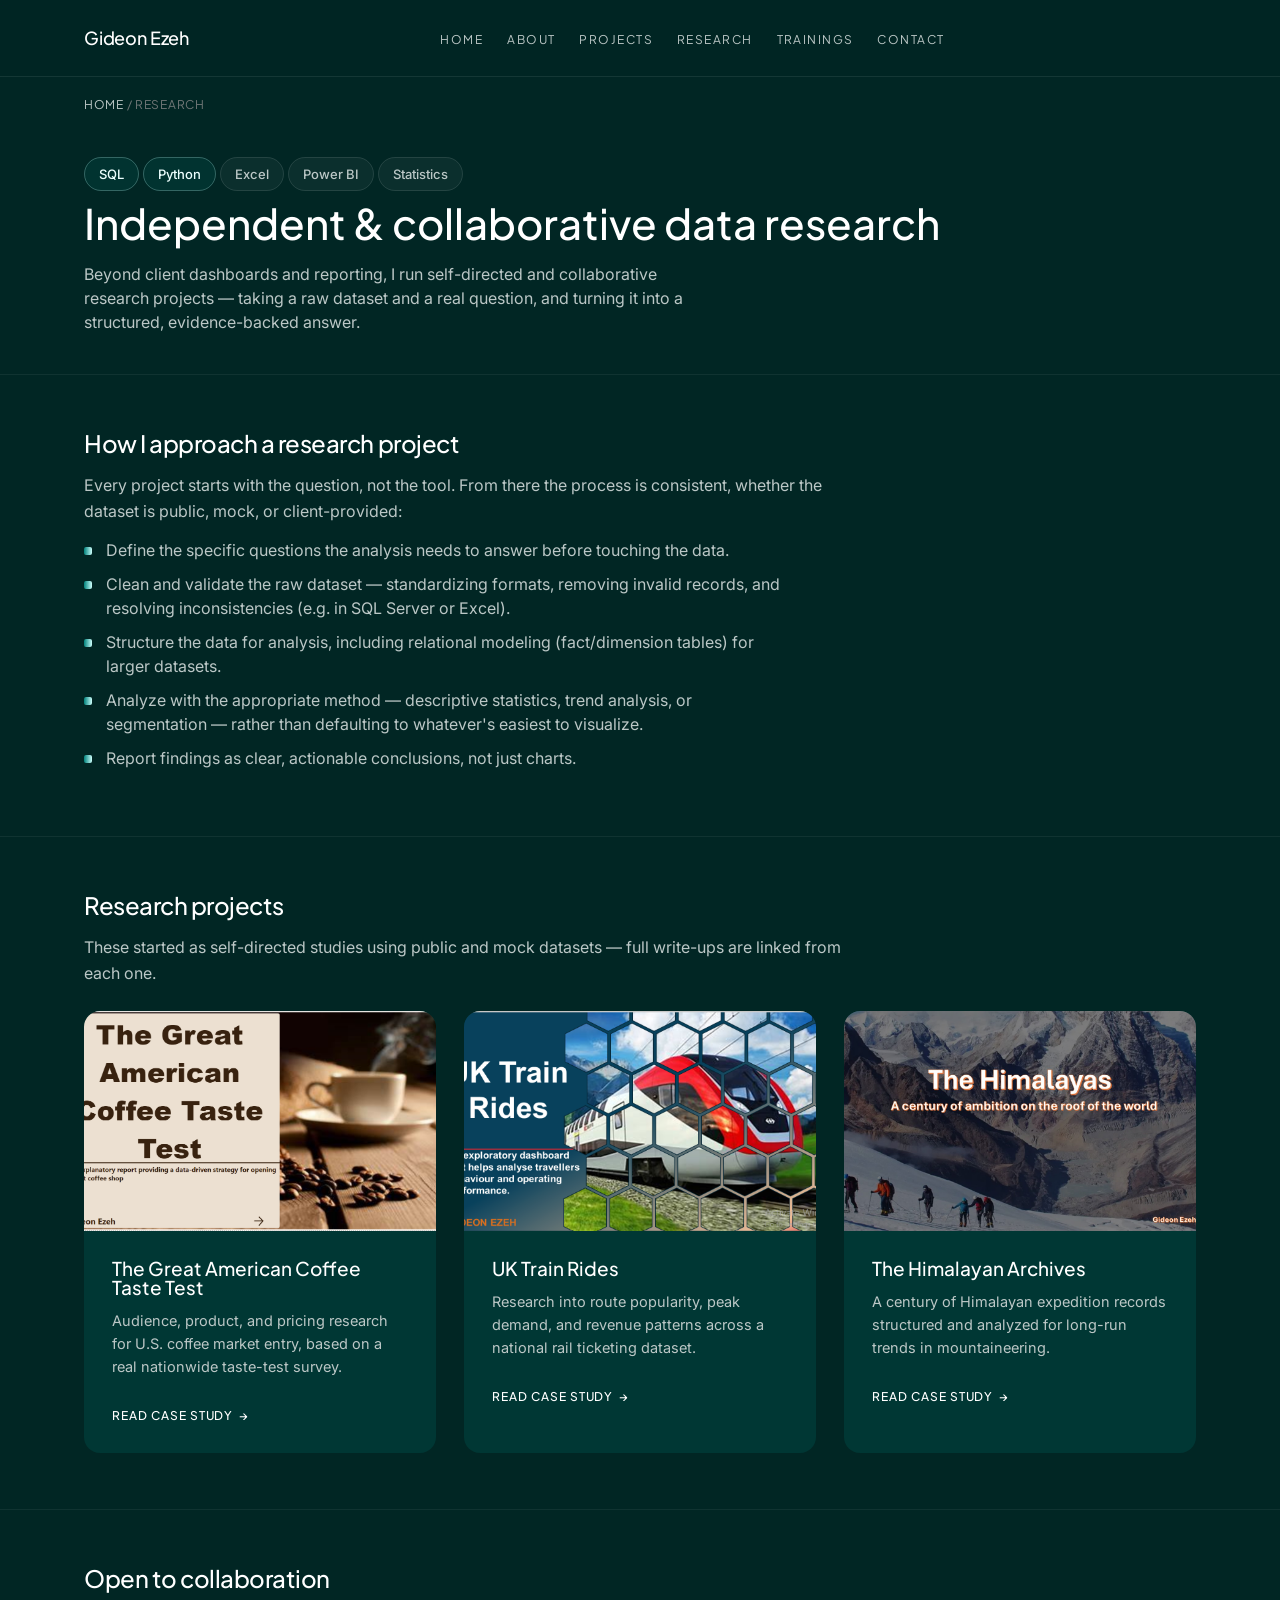
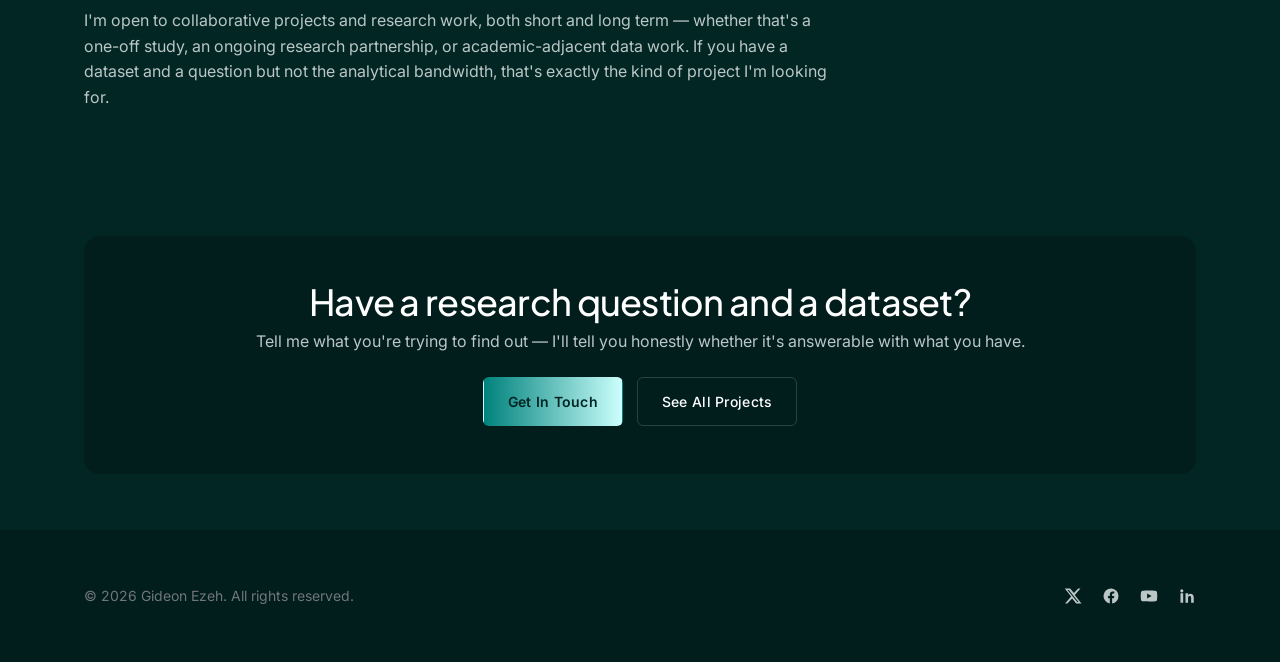
==== research.html @ 60e766f3 "Add Research and Trainings pages, project category filter New nav destinations for research work and" ====
<!DOCTYPE html>
<html lang="en">
<head>
<meta charset="UTF-8">
<meta name="viewport" content="width=device-width, initial-scale=1.0">
<title>Research — Gideon Ezeh</title>
<meta name="description" content="Independent and collaborative data research by Gideon Ezeh — turning public and client datasets into structured, evidence-backed findings using SQL, Python, Excel, and Power BI.">
<link rel="preconnect" href="https://fonts.googleapis.com">
<link rel="preconnect" href="https://fonts.gstatic.com" crossorigin>
<link href="https://fonts.googleapis.com/css2?family=Plus+Jakarta+Sans:wght@400;500&family=Inter:wght@400;500;600&display=swap" rel="stylesheet">
<link rel="stylesheet" href="assets/css/style.css">
</head>
<body>

<nav class="nav">
  <div class="container">
    <a href="index.html" class="logo">Gideon Ezeh</a>
    <ul class="nav-links">
      <li><a href="index.html#home">Home</a></li>
      <li><a href="index.html#about">About</a></li>
      <li><a href="index.html#projects">Projects</a></li>
      <li><a href="research.html">Research</a></li>
      <li><a href="trainings.html">Trainings</a></li>
      <li><a href="index.html#contact">Contact</a></li>
    </ul>
    <div class="nav-right">
      <a href="index.html#contact" class="btn btn-primary nav-cta">Contact Me</a>
      <button class="nav-toggle" aria-label="Toggle menu">
        <span></span><span></span><span></span>
      </button>
    </div>
  </div>
</nav>

<main>
  <div class="container">
    <p class="breadcrumb"><a href="index.html">Home</a> / Research</p>
  </div>

  <header class="case-header">
    <div class="container">
      <span class="tag accent-tag">SQL</span><span class="tag accent-tag">Python</span><span class="tag">Excel</span><span class="tag">Power BI</span><span class="tag">Statistics</span>
      <h1>Independent &amp; collaborative data research</h1>
      <p>Beyond client dashboards and reporting, I run self-directed and collaborative research projects — taking a raw dataset and a real question, and turning it into a structured, evidence-backed answer.</p>
    </div>
  </header>

  <section class="case-section">
    <div class="container">
      <h2>How I approach a research project</h2>
      <p>Every project starts with the question, not the tool. From there the process is consistent, whether the dataset is public, mock, or client-provided:</p>
      <ul>
        <li>Define the specific questions the analysis needs to answer before touching the data.</li>
        <li>Clean and validate the raw dataset — standardizing formats, removing invalid records, and resolving inconsistencies (e.g. in SQL Server or Excel).</li>
        <li>Structure the data for analysis, including relational modeling (fact/dimension tables) for larger datasets.</li>
        <li>Analyze with the appropriate method — descriptive statistics, trend analysis, or segmentation — rather than defaulting to whatever's easiest to visualize.</li>
        <li>Report findings as clear, actionable conclusions, not just charts.</li>
      </ul>
    </div>
  </section>

  <section class="case-section">
    <div class="container">
      <h2>Research projects</h2>
      <p>These started as self-directed studies using public and mock datasets — full write-ups are linked from each one.</p>

      <div class="project-grid" style="margin-top:24px;">
        <a href="projects/coffee-taste-test.html" class="project-card">
          <div class="project-thumb"><img src="assets/img/coffee-taste-test.png" alt="Great American Coffee Taste Test dashboard"></div>
          <div class="project-body">
            <h3>The Great American Coffee Taste Test</h3>
            <p>Audience, product, and pricing research for U.S. coffee market entry, based on a real nationwide taste-test survey.</p>
            <span class="project-link">Read case study <span class="arrow">→</span></span>
          </div>
        </a>
        <a href="projects/uk-train-rides.html" class="project-card">
          <div class="project-thumb"><img src="assets/img/uk-train-rides.png" alt="UK train rides Power BI dashboard"></div>
          <div class="project-body">
            <h3>UK Train Rides</h3>
            <p>Research into route popularity, peak demand, and revenue patterns across a national rail ticketing dataset.</p>
            <span class="project-link">Read case study <span class="arrow">→</span></span>
          </div>
        </a>
        <a href="projects/himalayan-archives.html" class="project-card">
          <div class="project-thumb"><img src="assets/img/himalayan-archives.jpg" alt="Himalayan Archives expedition data visualization"></div>
          <div class="project-body">
            <h3>The Himalayan Archives</h3>
            <p>A century of Himalayan expedition records structured and analyzed for long-run trends in mountaineering.</p>
            <span class="project-link">Read case study <span class="arrow">→</span></span>
          </div>
        </a>
      </div>
    </div>
  </section>

  <section class="case-section">
    <div class="container">
      <h2>Open to collaboration</h2>
      <p>I'm open to collaborative projects and research work, both short and long term — whether that's a one-off study, an ongoing research partnership, or academic-adjacent data work. If you have a dataset and a question but not the analytical bandwidth, that's exactly the kind of project I'm looking for.</p>
    </div>
  </section>

  <div class="container">
    <div class="case-cta">
      <h2>Have a research question and a dataset?</h2>
      <p>Tell me what you're trying to find out — I'll tell you honestly whether it's answerable with what you have.</p>
      <div class="case-cta-actions">
        <a href="index.html#contact" class="btn btn-primary">Get In Touch</a>
        <a href="index.html#projects" class="btn btn-outline">See All Projects</a>
      </div>
    </div>
  </div>
</main>

<footer class="site-footer">
  <div class="container footer-inner">
    <p>&copy; 2026 Gideon Ezeh. All rights reserved.</p>
    <div class="footer-links">
      <a href="https://x.com/gideon_mighty" target="_blank" rel="noopener" aria-label="Twitter / X">
        <svg viewBox="0 0 24 24" fill="currentColor"><path d="M18.9 2H22l-7.6 8.7L23.3 22h-7l-5.5-6.6L4.5 22H1.4l8.1-9.3L1 2h7.2l5 6.1L18.9 2Zm-1.2 18h1.7L6.4 4h-1.8l13.1 16Z"/></svg>
      </a>
      <a href="https://web.facebook.com/KOLOURED" target="_blank" rel="noopener" aria-label="Facebook">
        <svg viewBox="0 0 24 24" fill="currentColor"><path d="M22 12a10 10 0 1 0-11.6 9.9v-7H7.9V12h2.5V9.8c0-2.5 1.5-3.9 3.8-3.9 1.1 0 2.2.2 2.2.2v2.5h-1.3c-1.2 0-1.6.8-1.6 1.6V12h2.8l-.4 2.9h-2.4v7A10 10 0 0 0 22 12Z"/></svg>
      </a>
      <a href="https://www.youtube.com/@GideonEzeh" target="_blank" rel="noopener" aria-label="YouTube">
        <svg viewBox="0 0 24 24" fill="currentColor"><path d="M23 12s0-3.5-.4-5.2c-.3-.9-1-1.6-1.9-1.9C18.9 4.5 12 4.5 12 4.5s-6.9 0-8.7.4c-.9.3-1.6 1-1.9 1.9C1 8.5 1 12 1 12s0 3.5.4 5.2c.3.9 1 1.6 1.9 1.9 1.8.4 8.7.4 8.7.4s6.9 0 8.7-.4c.9-.3 1.6-1 1.9-1.9.4-1.7.4-5.2.4-5.2Zm-13.5 3.3V8.7l6 3.3-6 3.3Z"/></svg>
      </a>
      <a href="https://www.linkedin.com/in/gideon-ezeh" target="_blank" rel="noopener" aria-label="LinkedIn">
        <svg viewBox="0 0 24 24" fill="currentColor"><path d="M6.9 8.4H3.3V21H6.9V8.4ZM5.1 3a2.1 2.1 0 1 0 0 4.2A2.1 2.1 0 0 0 5.1 3ZM21 21v-7c0-3.4-1.8-5-4.3-5-2 0-2.9 1.1-3.3 1.9V8.4H10v12.6h3.4v-6.6c0-1.7 1-2.5 2.2-2.5 1.1 0 1.9.7 1.9 2.5V21H21Z"/></svg>
      </a>
    </div>
  </div>
</footer>

<script src="assets/js/main.js"></script>
</body>
</html>
---- assets/css/style.css ----
/* ============================================
   Design tokens — Auros-derived (dark teal / bioluminescent)
   ============================================ */
:root {
  --color-abyss: #012624;
  --color-deep: #011d1c;
  --color-kelp: #003734;
  --color-mist: #edfffe;
  --color-platinum: #ffffff;
  --color-silver: #bbc7c6;
  --color-ash: #f2f2f2;
  --color-slate: #707777;
  --color-lavender: #fde9ff;
  --gradient-bio: linear-gradient(90deg, #00827c 0%, #cbfffc 100%);
  --gradient-aurora: linear-gradient(90deg, #cbfffc 0%, #edfffe 26%, #fffdfa 48%, #fad1ff 89%);
  --danger: #ff9d9d;

  --radius-card: 16px;
  --radius-sm: 6px;
  --max-width: 1160px;

  --font-display: "Plus Jakarta Sans", Inter, "DM Sans", ui-sans-serif, system-ui, -apple-system, "Segoe UI", sans-serif;
  --font-ui: Inter, ui-sans-serif, system-ui, -apple-system, "Segoe UI", sans-serif;
}

/* ============================================
   Reset & base
   ============================================ */
* { box-sizing: border-box; margin: 0; padding: 0; }

html { scroll-behavior: smooth; }

body {
  background: var(--color-abyss);
  color: var(--color-silver);
  font-family: var(--font-ui);
  font-weight: 400;
  line-height: 1.4;
  -webkit-font-smoothing: antialiased;
}

img, svg { max-width: 100%; display: block; }
a { color: inherit; text-decoration: none; }
ul { list-style: none; }
button { font: inherit; cursor: pointer; }

.container {
  max-width: var(--max-width);
  margin: 0 auto;
  padding: 0 24px;
}

section { padding: 96px 0; }

.section-head {
  max-width: 620px;
  margin: 0 auto 56px;
  text-align: center;
}

.eyebrow {
  display: inline-block;
  font-family: var(--font-display);
  font-size: 12px;
  font-weight: 500;
  letter-spacing: 0.12em;
  text-transform: uppercase;
  color: var(--color-silver);
  margin-bottom: 16px;
}

h1, h2, h3, h4 {
  font-family: var(--font-display);
  font-weight: 500;
  line-height: 1;
  color: var(--color-platinum);
}
h2 { font-size: clamp(28px, 4vw, 36px); margin-bottom: 14px; letter-spacing: -0.02em; }
h3 { font-size: 20px; }
.section-head p { color: var(--color-silver); font-size: 17px; line-height: 1.4; }

.reveal { opacity: 0; transform: translateY(18px); transition: opacity 0.6s ease, transform 0.6s ease; }
.reveal.is-visible { opacity: 1; transform: translateY(0); }

/* ============================================
   Buttons
   ============================================ */
.btn {
  display: inline-flex;
  align-items: center;
  gap: 8px;
  padding: 14px 24px;
  border-radius: var(--radius-sm);
  font-family: var(--font-ui);
  font-weight: 500;
  font-size: 14px;
  letter-spacing: 0.02em;
  border: 1px solid transparent;
  transition: transform 0.15s ease, opacity 0.15s ease, border-color 0.15s ease;
  white-space: nowrap;
}
.btn:hover { transform: translateY(-2px); }

.btn-primary {
  background: var(--gradient-bio);
  color: #012624;
  font-weight: 600;
}
.btn-primary:hover { opacity: 0.9; }

.btn-outline { border-color: rgba(255,255,255,0.16); color: var(--color-platinum); background: transparent; }
.btn-outline:hover { border-color: var(--color-mist); }

.btn-block { width: 100%; justify-content: center; }

/* ============================================
   Nav
   ============================================ */
.nav {
  position: sticky;
  top: 0;
  z-index: 100;
  background: rgba(1, 38, 36, 0.82);
  backdrop-filter: blur(10px);
  border-bottom: 1px solid rgba(255,255,255,0.08);
}

.nav .container {
  display: flex;
  align-items: center;
  justify-content: space-between;
  height: 76px;
}

.logo {
  font-family: var(--font-display);
  font-weight: 500;
  font-size: 18px;
  color: var(--color-platinum);
  letter-spacing: -0.01em;
}

.nav-links {
  display: flex;
  gap: 24px;
  align-items: center;
}

.nav-links a {
  font-family: var(--font-display);
  font-size: 12px;
  font-weight: 400;
  letter-spacing: 0.12em;
  text-transform: uppercase;
  color: var(--color-silver);
  transition: color 0.15s ease;
}
.nav-links a:hover, .nav-links a.active { color: var(--color-platinum); }

.nav-social {
  display: flex;
  gap: 16px;
  align-items: center;
}
.nav-social a {
  color: var(--color-silver);
  transition: color 0.15s ease;
  display: inline-flex;
}
.nav-social a:hover { color: var(--color-mist); }
.nav-social svg { width: 16px; height: 16px; }

.nav-right { display: flex; align-items: center; gap: 28px; }
.nav-cta { display: none; }

.nav-toggle {
  display: none;
  flex-direction: column;
  gap: 5px;
  background: none;
  border: none;
  padding: 6px;
}
.nav-toggle span {
  width: 22px;
  height: 2px;
  background: var(--color-platinum);
  border-radius: 2px;
  transition: transform 0.2s ease, opacity 0.2s ease;
}
.nav-toggle.open span:nth-child(1) { transform: translateY(7px) rotate(45deg); }
.nav-toggle.open span:nth-child(2) { opacity: 0; }
.nav-toggle.open span:nth-child(3) { transform: translateY(-7px) rotate(-45deg); }

/* ============================================
   Hero
   ============================================ */
.hero {
  position: relative;
  padding: 120px 0 96px;
  overflow: hidden;
}

.hero-bg {
  position: absolute;
  inset: 0;
  z-index: 0;
  opacity: 0.7;
  pointer-events: none;
}

.hero .container {
  position: relative;
  z-index: 1;
  display: grid;
  grid-template-columns: 1.15fr 0.85fr;
  gap: 48px;
  align-items: center;
}

.hero-kicker {
  display: inline-flex;
  align-items: center;
  gap: 8px;
  font-family: var(--font-display);
  font-size: 12px;
  font-weight: 500;
  letter-spacing: 0.12em;
  text-transform: uppercase;
  color: var(--color-mist);
  background: rgba(0, 130, 124, 0.12);
  border: 1px solid rgba(203, 255, 252, 0.2);
  padding: 8px 16px;
  border-radius: 999px;
  margin-bottom: 24px;
}
.hero-kicker .dot {
  width: 7px; height: 7px; border-radius: 50%;
  background: #cbfffc;
  box-shadow: 0 0 0 4px rgba(203, 255, 252, 0.15);
}

.hero h1 {
  font-size: clamp(36px, 5.2vw, 58px);
  letter-spacing: -0.03em;
  margin-bottom: 22px;
}
.hero h1 .accent {
  background: var(--gradient-aurora);
  -webkit-background-clip: text;
  background-clip: text;
  color: transparent;
}

.hero-lead {
  font-size: 17px;
  color: var(--color-silver);
  max-width: 540px;
  margin-bottom: 32px;
  line-height: 1.5;
}

.hero-actions { display: flex; gap: 14px; flex-wrap: wrap; margin-bottom: 44px; }

.hero-stats { display: flex; gap: 36px; flex-wrap: wrap; }
.hero-stats .stat-num {
  font-family: var(--font-display);
  font-size: 28px;
  font-weight: 500;
  color: var(--color-lavender);
  letter-spacing: -0.02em;
}
.hero-stats .stat-label {
  font-family: var(--font-display);
  font-size: 11px;
  letter-spacing: 0.08em;
  text-transform: uppercase;
  color: var(--color-silver);
  margin-top: 2px;
}

.hero-visual {
  position: relative;
  background: var(--color-kelp);
  border-radius: var(--radius-card);
  padding: 16px;
  aspect-ratio: 1 / 1.1;
  overflow: hidden;
}
.hero-visual img {
  width: 100%;
  height: 100%;
  object-fit: cover;
  border-radius: 12px;
}
.hero-visual-glow {
  position: absolute;
  inset: -20%;
  background: radial-gradient(circle at 70% 20%, rgba(203,255,252,0.35), transparent 60%);
  pointer-events: none;
}

/* ============================================
   About / Skills
   ============================================ */
.about-grid {
  display: grid;
  grid-template-columns: 0.95fr 1.05fr;
  gap: 56px;
  align-items: start;
}

.about-grid p { color: var(--color-silver); margin-bottom: 18px; line-height: 1.6; }

.resume-card {
  background: var(--color-kelp);
  border-radius: var(--radius-card);
  padding: 22px 24px;
  margin-top: 24px;
  display: flex;
  align-items: center;
  justify-content: space-between;
  gap: 16px;
  flex-wrap: wrap;
}
.resume-card div strong { display: block; font-family: var(--font-display); font-size: 15px; color: var(--color-platinum); font-weight: 500; }
.resume-card div span { font-size: 13px; color: var(--color-silver); }

.skill-tags { display: flex; flex-wrap: wrap; gap: 10px; margin-top: 8px; }
.tag {
  font-family: var(--font-ui);
  font-size: 13px;
  font-weight: 500;
  padding: 8px 14px;
  border-radius: 999px;
  background: rgba(255,255,255,0.04);
  border: 1px solid rgba(255,255,255,0.1);
  color: var(--color-silver);
}
.tag.accent-tag { color: var(--color-mist); border-color: rgba(203,255,252,0.25); background: rgba(0,130,124,0.14); }

.feature-grid { display: grid; grid-template-columns: 1fr 1fr; gap: 20px; margin-top: 32px; }
.feature-card {
  background: var(--color-kelp);
  border-radius: var(--radius-card);
  padding: 32px;
}
.feature-card .icon {
  width: 40px; height: 40px;
  border-radius: var(--radius-sm);
  background: rgba(3, 81, 75, 0.6);
  display: flex; align-items: center; justify-content: center;
  color: var(--color-mist);
  margin-bottom: 20px;
}
.feature-card h3 { font-size: 18px; margin-bottom: 10px; }
.feature-card p { color: var(--color-silver); font-size: 14.5px; line-height: 1.55; }

/* ============================================
   Projects
   ============================================ */
.filter-bar {
  display: flex;
  flex-wrap: wrap;
  gap: 10px;
  margin-bottom: 40px;
}
.filter-btn {
  font-family: var(--font-display);
  font-size: 12px;
  font-weight: 500;
  letter-spacing: 0.06em;
  text-transform: uppercase;
  color: var(--color-silver);
  background: rgba(255,255,255,0.04);
  border: 1px solid rgba(255,255,255,0.1);
  padding: 9px 16px;
  border-radius: 999px;
  transition: color 0.15s ease, border-color 0.15s ease, background 0.15s ease;
}
.filter-btn:hover { color: var(--color-platinum); border-color: rgba(255,255,255,0.25); }
.filter-btn.active {
  color: #012624;
  background: var(--gradient-bio);
  border-color: transparent;
  font-weight: 600;
}

.project-empty {
  display: none;
  text-align: center;
  padding: 48px 24px;
  color: var(--color-silver);
  background: var(--color-kelp);
  border-radius: var(--radius-card);
}
.project-empty.show { display: block; }

.project-card.is-hidden { display: none; }

.project-grid {
  display: grid;
  grid-template-columns: repeat(3, 1fr);
  gap: 28px;
}

.project-card {
  background: var(--color-kelp);
  border-radius: var(--radius-card);
  overflow: hidden;
  transition: transform 0.2s ease;
  display: flex;
  flex-direction: column;
}
.project-card:hover { transform: translateY(-4px); }

.project-thumb { aspect-ratio: 16/10; overflow: hidden; background: var(--color-deep); }
.project-thumb img { width: 100%; height: 100%; object-fit: cover; }

.project-body { padding: 28px; display: flex; flex-direction: column; gap: 12px; flex: 1; }
.project-body h3 { font-size: 19px; }
.project-body p { color: var(--color-silver); font-size: 14.5px; line-height: 1.5; }

.project-tags { display: flex; flex-wrap: wrap; gap: 8px; margin-top: auto; padding-top: 8px; }
.project-tags .tag { font-size: 12px; padding: 5px 11px; }

.project-link {
  font-family: var(--font-display);
  font-size: 12px;
  font-weight: 500;
  letter-spacing: 0.08em;
  text-transform: uppercase;
  color: var(--color-platinum);
  display: inline-flex;
  align-items: center;
  gap: 6px;
  margin-top: 4px;
}
.project-link .arrow { transition: transform 0.15s ease; }
.project-card:hover .project-link .arrow { transform: translateX(4px); }

/* ============================================
   Contact
   ============================================ */
.contact-wrap {
  display: grid;
  grid-template-columns: 1fr 1.3fr;
  gap: 48px;
}

.contact-info h2 { margin-bottom: 16px; }
.contact-info > p { color: var(--color-silver); margin-bottom: 28px; line-height: 1.6; }

.contact-info .open-to { margin-bottom: 28px; }
.contact-info .open-to li {
  color: var(--color-silver);
  padding-left: 22px;
  position: relative;
  margin-bottom: 10px;
  font-size: 14.5px;
}
.contact-info .open-to li::before {
  content: "";
  position: absolute;
  left: 0; top: 8px;
  width: 8px; height: 8px;
  border-radius: 2px;
  background: var(--gradient-bio);
}

.contact-detail { display: flex; align-items: center; gap: 12px; margin-bottom: 16px; }
.contact-detail .icon {
  width: 38px; height: 38px; border-radius: 50%;
  background: rgba(0,130,124,0.16); color: var(--color-mist);
  display: flex; align-items: center; justify-content: center; flex-shrink: 0;
}
.contact-detail strong { display: block; font-family: var(--font-display); font-size: 14px; font-weight: 500; color: var(--color-platinum); }
.contact-detail span, .contact-detail a { font-size: 13px; color: var(--color-silver); }

.contact-form {
  background: var(--color-kelp);
  border-radius: var(--radius-card);
  padding: 36px;
}

.form-row { display: grid; grid-template-columns: 1fr 1fr; gap: 16px; }

.field { margin-bottom: 18px; }
.field label {
  display: block;
  font-family: var(--font-display);
  font-size: 12px;
  font-weight: 500;
  letter-spacing: 0.06em;
  text-transform: uppercase;
  margin-bottom: 10px;
  color: var(--color-silver);
}

.field input, .field select, .field textarea {
  width: 100%;
  background: rgba(1, 29, 28, 0.6);
  border: 1px solid rgba(255,255,255,0.12);
  border-radius: var(--radius-sm);
  padding: 13px 14px;
  color: var(--color-platinum);
  font-family: var(--font-ui);
  font-size: 14.5px;
  transition: border-color 0.15s ease;
}
.field input:focus, .field select:focus, .field textarea:focus {
  outline: none;
  border-color: var(--color-mist);
}
.field textarea { resize: vertical; min-height: 110px; }
.field select option { background: var(--color-deep); color: var(--color-platinum); }

.form-note { font-size: 13px; color: var(--color-slate); margin-top: 14px; text-align: center; }
.form-status { font-size: 14px; margin-top: 14px; text-align: center; display: none; }
.form-status.show { display: block; }
.form-status.success { color: var(--color-mist); }
.form-status.error { color: var(--danger); }

.hp-field { position: absolute; left: -9999px; top: -9999px; }

/* ============================================
   Footer
   ============================================ */
.site-footer {
  background: var(--color-deep);
  padding: 56px 0;
}
.footer-inner {
  display: flex;
  justify-content: space-between;
  align-items: center;
  flex-wrap: wrap;
  gap: 16px;
}
.footer-inner p { color: var(--color-slate); font-size: 14px; }
.footer-links { display: flex; gap: 20px; }
.footer-links a { color: var(--color-silver); display: inline-flex; }
.footer-links a:hover { color: var(--color-mist); }
.footer-links svg { width: 18px; height: 18px; }

/* ============================================
   Case study page
   ============================================ */
.breadcrumb {
  padding: 20px 0 0;
  font-family: var(--font-display);
  font-size: 12px;
  letter-spacing: 0.06em;
  text-transform: uppercase;
  color: var(--color-slate);
}
.breadcrumb a { color: var(--color-silver); }
.breadcrumb a:hover { color: var(--color-mist); }

.case-header { padding: 48px 0 40px; }
.case-header .tag { margin-right: 4px; }
.case-header h1 { font-size: clamp(28px, 4.5vw, 42px); margin: 18px 0; }
.case-header > .container > p { color: var(--color-silver); max-width:640px; line-height: 1.5; }
.case-meta { display: flex; gap: 28px; flex-wrap: wrap; margin-top: 28px; }
.case-meta div span {
  display: block;
  font-family: var(--font-display);
  font-size: 11px;
  color: var(--color-slate);
  text-transform: uppercase;
  letter-spacing: 0.08em;
  margin-bottom: 6px;
}
.case-meta div strong { font-family: var(--font-display); font-size: 15px; font-weight: 500; color: var(--color-platinum); }

.case-image { border-radius: var(--radius-card); overflow: hidden; margin: 8px 0 0; }
.case-image img { width: 100%; display: block; }

.case-section { padding: 56px 0; border-top: 1px solid rgba(255,255,255,0.06); }
.case-section h2 { font-size: 24px; margin-bottom: 18px; }
.case-section p { color: var(--color-silver); max-width: 760px; margin-bottom: 14px; line-height: 1.6; }
.case-section ul { margin-top: 12px; }
.case-section ul li {
  color: var(--color-silver);
  padding-left: 22px;
  position: relative;
  margin-bottom: 10px;
  max-width: 700px;
  line-height: 1.5;
}
.case-section ul li::before {
  content: "";
  position: absolute;
  left: 0; top: 9px;
  width: 8px; height: 8px;
  border-radius: 2px;
  background: var(--gradient-bio);
}

.results-grid {
  display: grid;
  grid-template-columns: repeat(3, 1fr);
  gap: 20px;
  margin-top: 8px;
}
.result-stat {
  background: var(--color-kelp);
  border-radius: var(--radius-card);
  padding: 28px 24px;
  text-align: center;
}
.result-stat .num {
  font-family: var(--font-display);
  font-size: 34px;
  font-weight: 500;
  color: var(--color-lavender);
  letter-spacing: -0.02em;
}
.result-stat .label { font-size: 13.5px; color: var(--color-silver); margin-top: 8px; }

.case-cta {
  background: var(--color-deep);
  border-radius: var(--radius-card);
  padding: 48px 40px;
  text-align: center;
  margin: 56px 0;
}
.case-cta h2 { margin-bottom: 10px; }
.case-cta p { color: var(--color-silver); margin-bottom: 24px; }
.case-cta-actions { display: flex; gap: 14px; justify-content: center; flex-wrap: wrap; }

/* ============================================
   Responsive
   ============================================ */
@media (max-width: 900px) {
  .hero .container, .about-grid, .contact-wrap { grid-template-columns: 1fr; }
  .hero-visual { order: -1; max-width: 360px; margin: 0 auto; }
  .project-grid, .results-grid { grid-template-columns: 1fr; }
  .feature-grid { grid-template-columns: 1fr; }
  .case-meta { gap: 20px; }
}

@media (max-width: 720px) {
  .nav-links, .nav-social { display: none; }
  .nav-toggle { display: flex; }
  .nav.open .nav-links,
  .nav.open .nav-social {
    display: flex;
    flex-direction: column;
    position: absolute;
    top: 76px;
    left: 0; right: 0;
    background: var(--color-abyss);
    border-bottom: 1px solid rgba(255,255,255,0.08);
    padding: 20px 24px 28px;
    gap: 18px;
  }
  .nav.open .nav-social { top: auto; position: static; flex-direction: row; padding: 0 24px 24px; background: var(--color-abyss); }
  section { padding: 64px 0; }
  .form-row { grid-template-columns: 1fr; }
  .hero { padding: 48px 0 64px; }
}
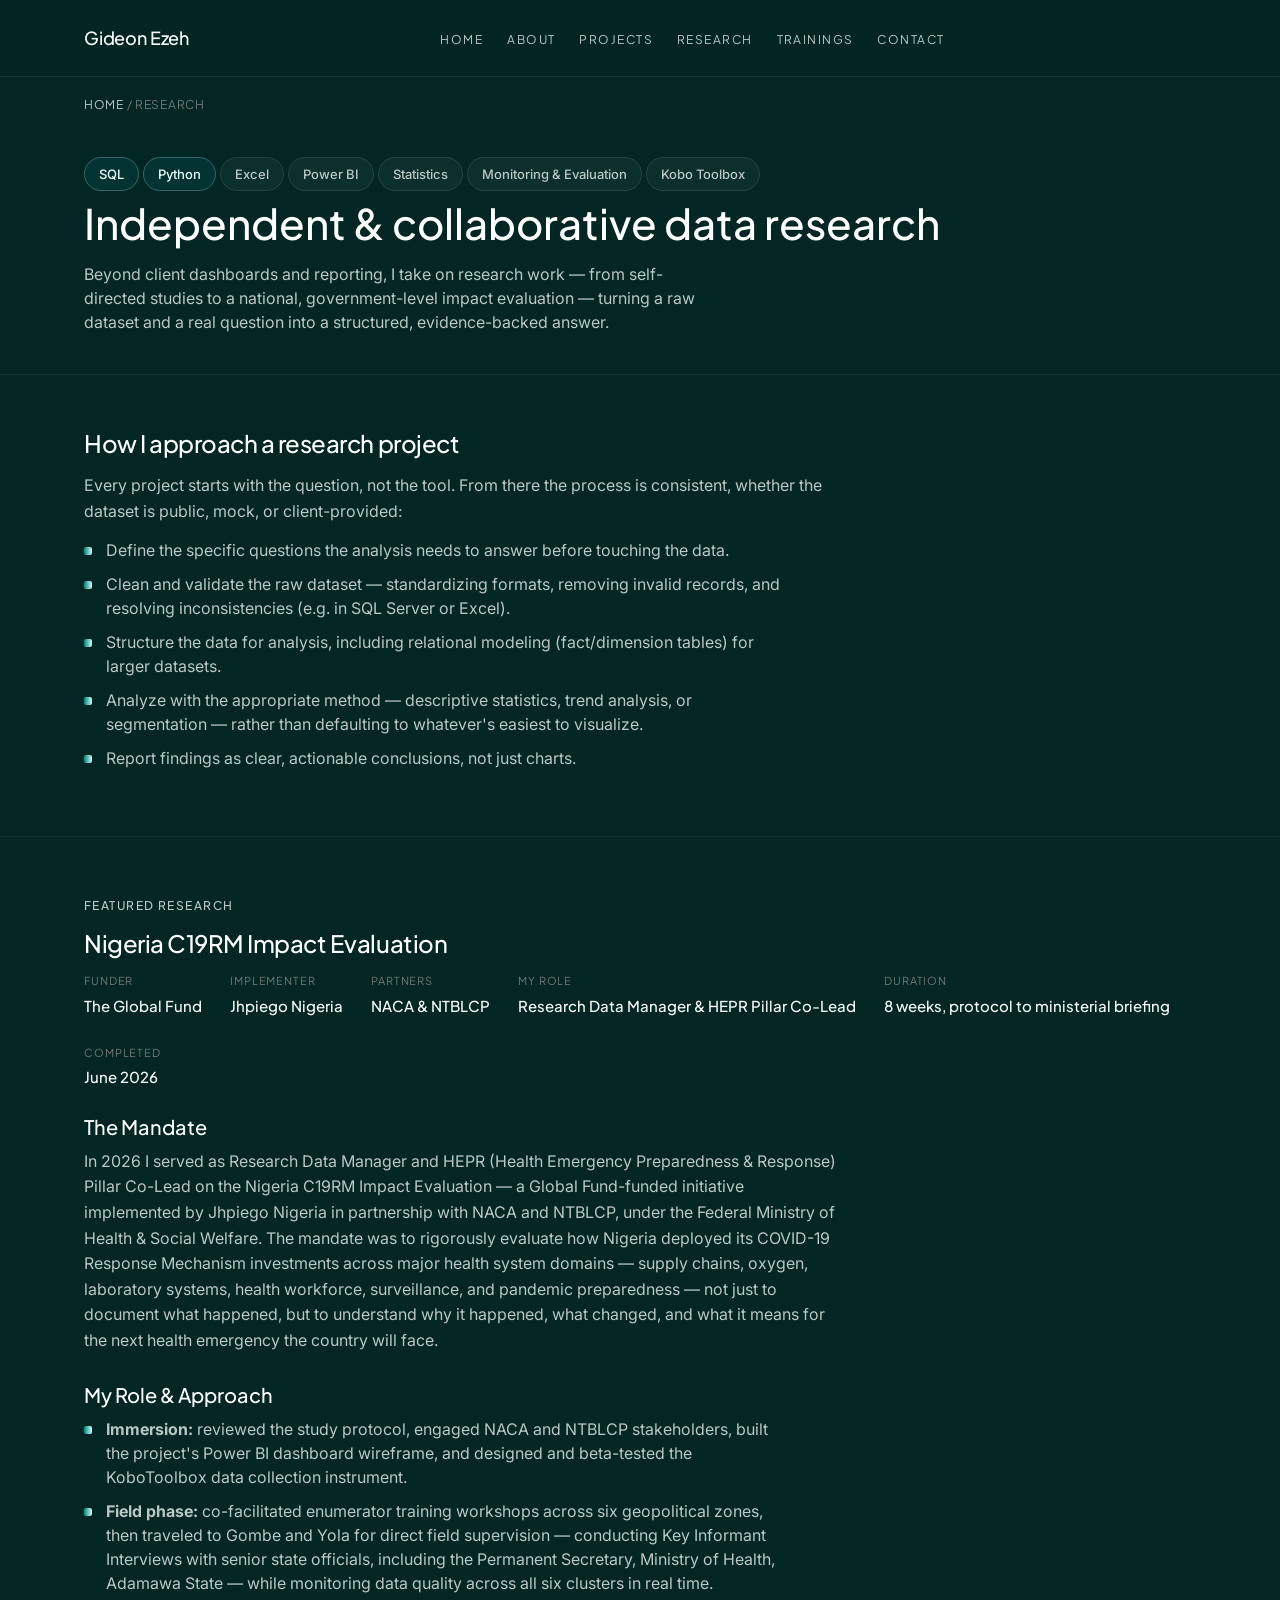
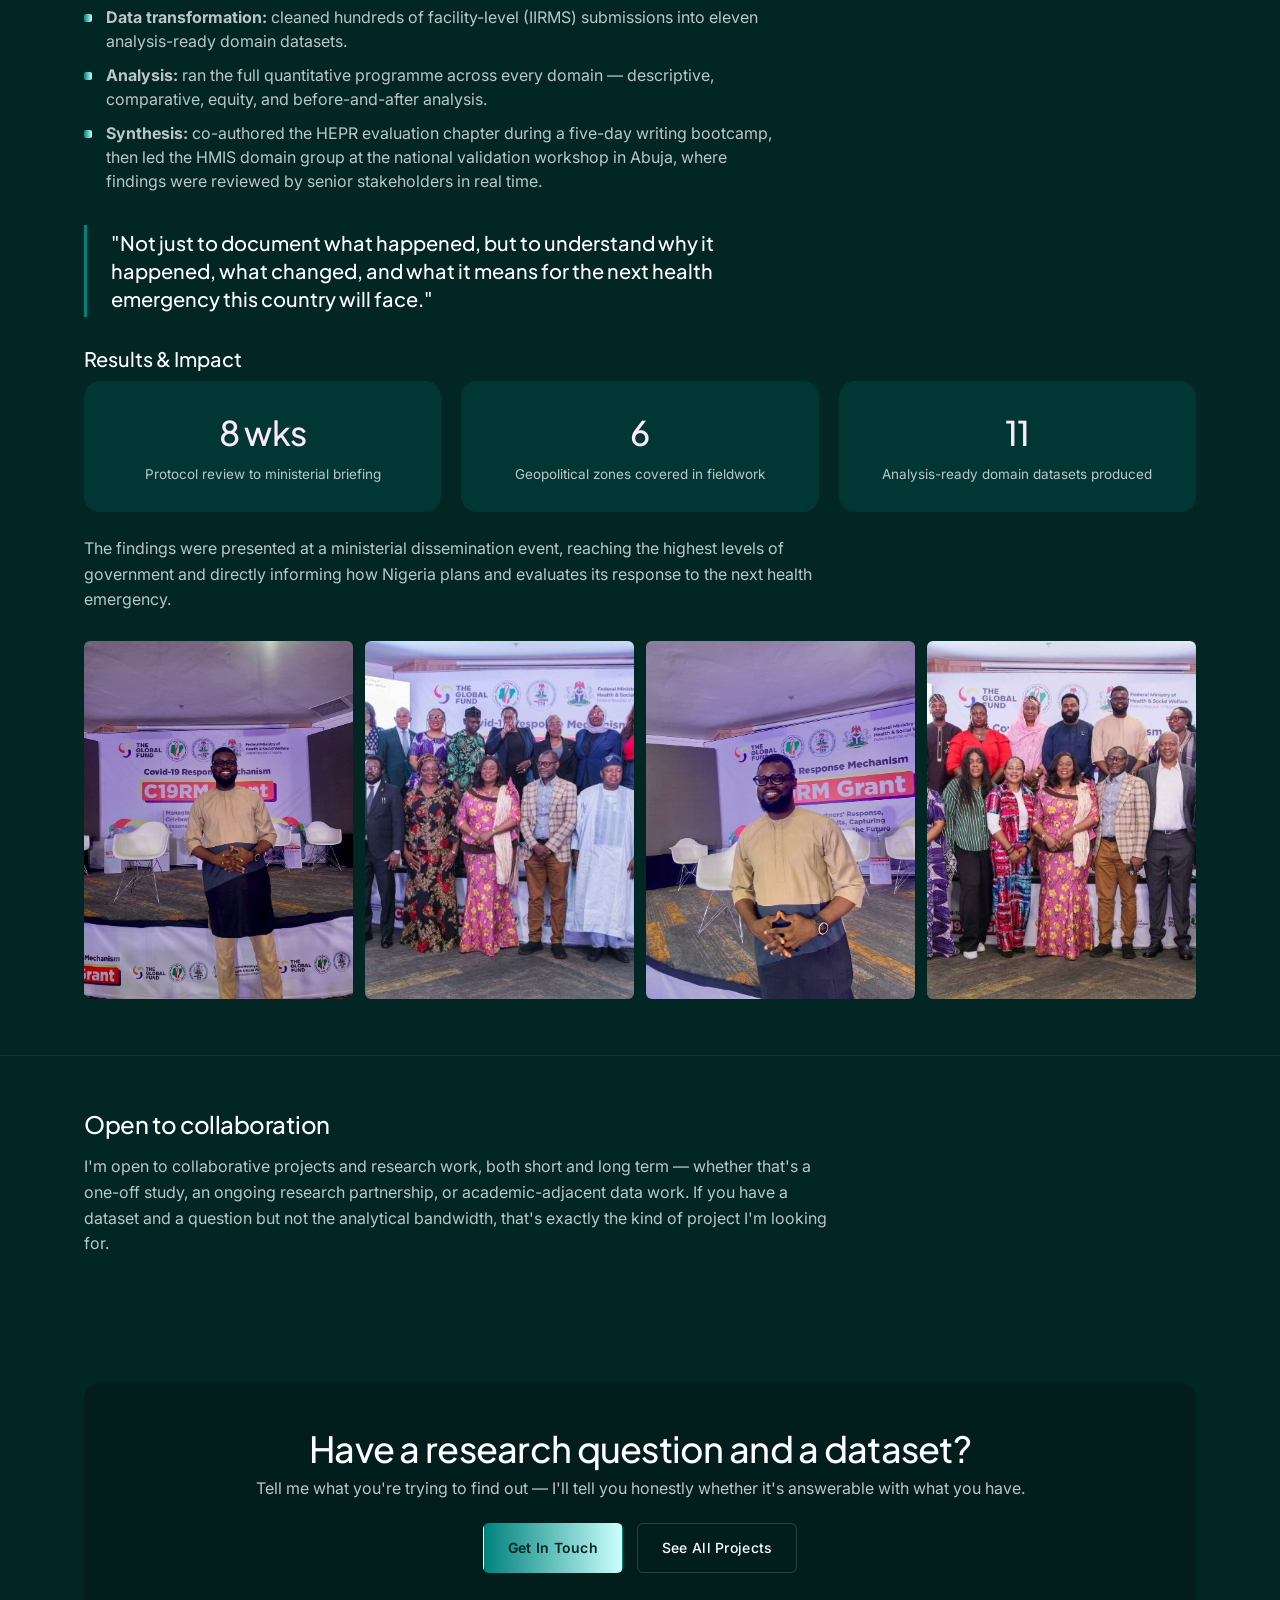
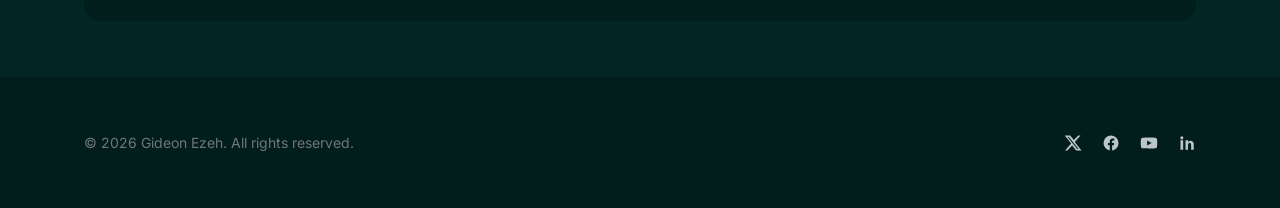
==== commit dd667092: "Feature the Nigeria C19RM Impact Evaluation on the Research page Replaces the placeholder-ish 3-proj" ====
--- a/research.html
+++ b/research.html
@@ -4,7 +4,7 @@
 <meta charset="UTF-8">
 <meta name="viewport" content="width=device-width, initial-scale=1.0">
 <title>Research — Gideon Ezeh</title>
-<meta name="description" content="Independent and collaborative data research by Gideon Ezeh — turning public and client datasets into structured, evidence-backed findings using SQL, Python, Excel, and Power BI.">
+<meta name="description" content="Independent and collaborative data research by Gideon Ezeh — including the Nigeria C19RM Impact Evaluation, a Global Fund-funded national health system evaluation with Jhpiego Nigeria, NACA, and NTBLCP.">
 <link rel="preconnect" href="https://fonts.googleapis.com">
 <link rel="preconnect" href="https://fonts.gstatic.com" crossorigin>
 <link href="https://fonts.googleapis.com/css2?family=Plus+Jakarta+Sans:wght@400;500&family=Inter:wght@400;500;600&display=swap" rel="stylesheet">
@@ -39,9 +39,9 @@
 
   <header class="case-header">
     <div class="container">
-      <span class="tag accent-tag">SQL</span><span class="tag accent-tag">Python</span><span class="tag">Excel</span><span class="tag">Power BI</span><span class="tag">Statistics</span>
+      <span class="tag accent-tag">SQL</span><span class="tag accent-tag">Python</span><span class="tag">Excel</span><span class="tag">Power BI</span><span class="tag">Statistics</span><span class="tag">Monitoring &amp; Evaluation</span><span class="tag">Kobo Toolbox</span>
       <h1>Independent &amp; collaborative data research</h1>
-      <p>Beyond client dashboards and reporting, I run self-directed and collaborative research projects — taking a raw dataset and a real question, and turning it into a structured, evidence-backed answer.</p>
+      <p>Beyond client dashboards and reporting, I take on research work — from self-directed studies to a national, government-level impact evaluation — turning a raw dataset and a real question into a structured, evidence-backed answer.</p>
     </div>
   </header>
 
@@ -61,34 +61,46 @@
 
   <section class="case-section">
     <div class="container">
-      <h2>Research projects</h2>
-      <p>These started as self-directed studies using public and mock datasets — full write-ups are linked from each one.</p>
+      <span class="eyebrow">Featured Research</span>
+      <h2>Nigeria C19RM Impact Evaluation</h2>
+      <div class="case-meta" style="margin-top:0; margin-bottom:28px;">
+        <div><span>Funder</span><strong>The Global Fund</strong></div>
+        <div><span>Implementer</span><strong>Jhpiego Nigeria</strong></div>
+        <div><span>Partners</span><strong>NACA &amp; NTBLCP</strong></div>
+        <div><span>My Role</span><strong>Research Data Manager &amp; HEPR Pillar Co-Lead</strong></div>
+        <div><span>Duration</span><strong>8 weeks, protocol to ministerial briefing</strong></div>
+        <div><span>Completed</span><strong>June 2026</strong></div>
+      </div>
 
-      <div class="project-grid" style="margin-top:24px;">
-        <a href="projects/coffee-taste-test.html" class="project-card">
-          <div class="project-thumb"><img src="assets/img/coffee-taste-test.png" alt="Great American Coffee Taste Test dashboard"></div>
-          <div class="project-body">
-            <h3>The Great American Coffee Taste Test</h3>
-            <p>Audience, product, and pricing research for U.S. coffee market entry, based on a real nationwide taste-test survey.</p>
-            <span class="project-link">Read case study <span class="arrow">→</span></span>
-          </div>
-        </a>
-        <a href="projects/uk-train-rides.html" class="project-card">
-          <div class="project-thumb"><img src="assets/img/uk-train-rides.png" alt="UK train rides Power BI dashboard"></div>
-          <div class="project-body">
-            <h3>UK Train Rides</h3>
-            <p>Research into route popularity, peak demand, and revenue patterns across a national rail ticketing dataset.</p>
-            <span class="project-link">Read case study <span class="arrow">→</span></span>
-          </div>
-        </a>
-        <a href="projects/himalayan-archives.html" class="project-card">
-          <div class="project-thumb"><img src="assets/img/himalayan-archives.jpg" alt="Himalayan Archives expedition data visualization"></div>
-          <div class="project-body">
-            <h3>The Himalayan Archives</h3>
-            <p>A century of Himalayan expedition records structured and analyzed for long-run trends in mountaineering.</p>
-            <span class="project-link">Read case study <span class="arrow">→</span></span>
-          </div>
-        </a>
+      <h3 style="margin-bottom:12px;">The Mandate</h3>
+      <p>In 2026 I served as Research Data Manager and HEPR (Health Emergency Preparedness &amp; Response) Pillar Co-Lead on the Nigeria C19RM Impact Evaluation — a Global Fund-funded initiative implemented by Jhpiego Nigeria in partnership with NACA and NTBLCP, under the Federal Ministry of Health &amp; Social Welfare. The mandate was to rigorously evaluate how Nigeria deployed its COVID-19 Response Mechanism investments across major health system domains — supply chains, oxygen, laboratory systems, health workforce, surveillance, and pandemic preparedness — not just to document what happened, but to understand why it happened, what changed, and what it means for the next health emergency the country will face.</p>
+
+      <h3 style="margin:32px 0 12px;">My Role &amp; Approach</h3>
+      <ul>
+        <li><strong>Immersion:</strong> reviewed the study protocol, engaged NACA and NTBLCP stakeholders, built the project's Power BI dashboard wireframe, and designed and beta-tested the KoboToolbox data collection instrument.</li>
+        <li><strong>Field phase:</strong> co-facilitated enumerator training workshops across six geopolitical zones, then traveled to Gombe and Yola for direct field supervision — conducting Key Informant Interviews with senior state officials, including the Permanent Secretary, Ministry of Health, Adamawa State — while monitoring data quality across all six clusters in real time.</li>
+        <li><strong>Data transformation:</strong> cleaned hundreds of facility-level (IIRMS) submissions into eleven analysis-ready domain datasets.</li>
+        <li><strong>Analysis:</strong> ran the full quantitative programme across every domain — descriptive, comparative, equity, and before-and-after analysis.</li>
+        <li><strong>Synthesis:</strong> co-authored the HEPR evaluation chapter during a five-day writing bootcamp, then led the HMIS domain group at the national validation workshop in Abuja, where findings were reviewed by senior stakeholders in real time.</li>
+      </ul>
+
+      <div class="pull-quote">
+        <p>"Not just to document what happened, but to understand why it happened, what changed, and what it means for the next health emergency this country will face."</p>
+      </div>
+
+      <h3 style="margin-bottom:12px;">Results &amp; Impact</h3>
+      <div class="results-grid">
+        <div class="result-stat"><div class="num">8 wks</div><div class="label">Protocol review to ministerial briefing</div></div>
+        <div class="result-stat"><div class="num">6</div><div class="label">Geopolitical zones covered in fieldwork</div></div>
+        <div class="result-stat"><div class="num">11</div><div class="label">Analysis-ready domain datasets produced</div></div>
+      </div>
+      <p style="margin-top:24px;">The findings were presented at a ministerial dissemination event, reaching the highest levels of government and directly informing how Nigeria plans and evaluates its response to the next health emergency.</p>
+
+      <div class="photo-gallery">
+        <img src="assets/img/c19rm-portrait-full.jpg" alt="Gideon Ezeh at the Nigeria C19RM Impact Evaluation dissemination event">
+        <img src="assets/img/c19rm-group-1.jpg" alt="C19RM Impact Evaluation partners and stakeholders at the dissemination event">
+        <img src="assets/img/c19rm-portrait-closeup.jpg" alt="Gideon Ezeh at the C19RM Grant event">
+        <img src="assets/img/c19rm-group-2.jpg" alt="C19RM Impact Evaluation research and partner team">
       </div>
     </div>
   </section>
--- a/assets/css/style.css
+++ b/assets/css/style.css
@@ -618,6 +618,35 @@
 }
 .result-stat .label { font-size: 13.5px; color: var(--color-silver); margin-top: 8px; }
 
+.photo-gallery {
+  display: grid;
+  grid-template-columns: repeat(4, 1fr);
+  gap: 12px;
+  margin-top: 28px;
+}
+.photo-gallery img {
+  width: 100%;
+  aspect-ratio: 3/4;
+  object-fit: cover;
+  border-radius: var(--radius-sm);
+}
+
+.pull-quote {
+  border-left: 3px solid;
+  border-image: var(--gradient-bio) 1;
+  padding: 4px 0 4px 24px;
+  margin: 32px 0;
+  max-width: 720px;
+}
+.pull-quote p {
+  font-family: var(--font-display);
+  font-size: 20px;
+  font-weight: 500;
+  color: var(--color-platinum);
+  line-height: 1.4;
+  margin-bottom: 0;
+}
+
 .case-cta {
   background: var(--color-deep);
   border-radius: var(--radius-card);
@@ -638,6 +667,7 @@
   .project-grid, .results-grid { grid-template-columns: 1fr; }
   .feature-grid { grid-template-columns: 1fr; }
   .case-meta { gap: 20px; }
+  .photo-gallery { grid-template-columns: repeat(2, 1fr); }
 }
 
 @media (max-width: 720px) {
